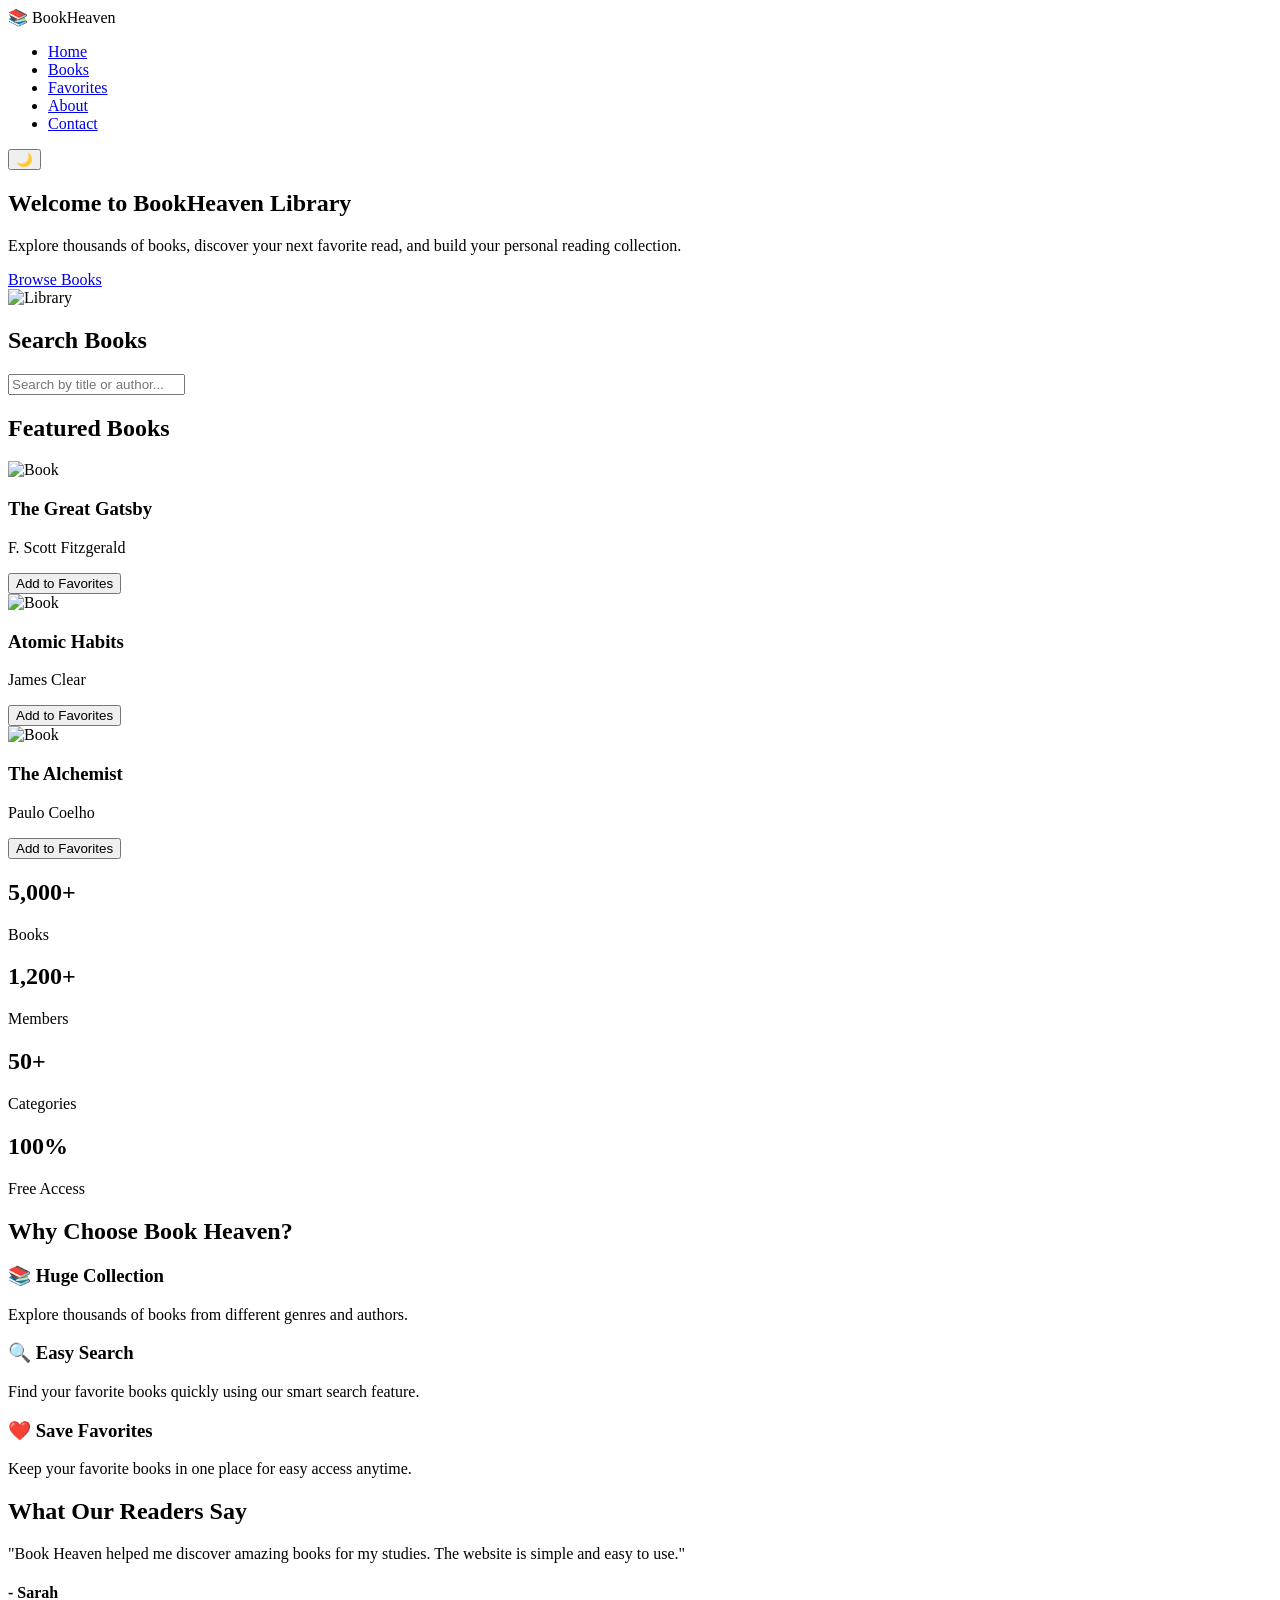
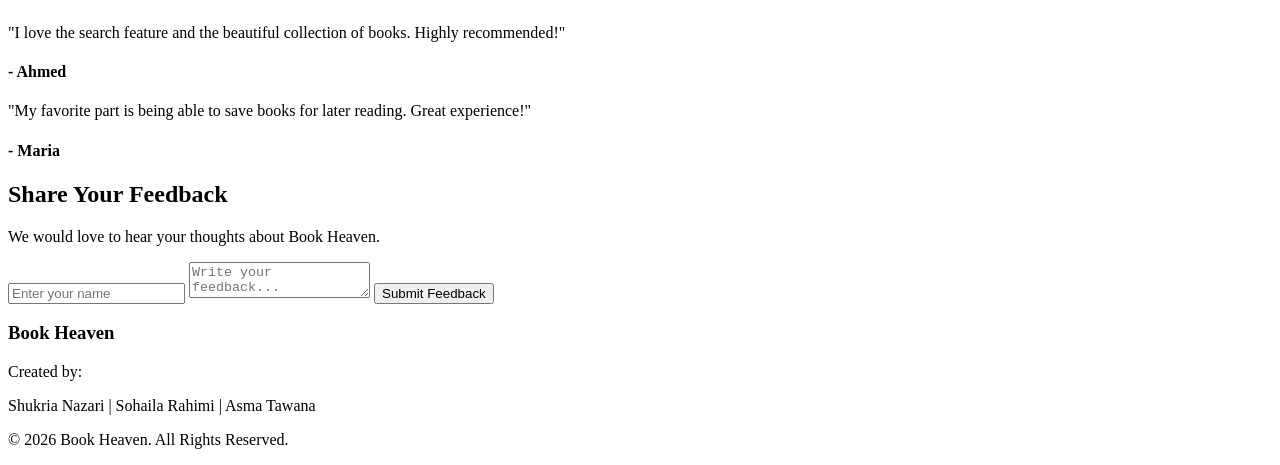
==== Final Project.html @ 4565b18e "Add files via upload" ====
<!DOCTYPE html>
<html lang="en">

<head>
    <meta charset="UTF-8">
    <meta name="viewport" content="width=device-width, initial-scale=1.0">
    <title>Online Library Management System</title>

    <!-- External CSS -->
    <link rel="stylesheet" href="Final Project.css">

    <!-- Google Font -->
    <link rel="preconnect" href="https://fonts.googleapis.com">
    <link href="https://fonts.googleapis.com/css2?family=Poppins:wght@300;400;500;700&display=swap" rel="stylesheet">
</head>

<body>

<!-- ================= NAVIGATION ================= -->

<header>

    <nav class="navbar">

        <div class="logo">
            📚 BookHeaven
        </div>

        <ul class="nav-links">

            <li><a href="index.html">Home</a></li>

            <li><a href="books.html">Books</a></li>

            <li><a href="favorites.html">Favorites</a></li>

            <li><a href="about.html">About</a></li>

            <li><a href="contact.html">Contact</a></li>

        </ul>

        <button id="darkModeBtn">
            🌙
        </button>

    </nav>

</header>

<!-- ================= HERO ================= -->

<section class="hero">

    <div class="hero-text">

        <h1>
            Welcome to BookHeaven Library
        </h1>

        <p>
            Explore thousands of books, discover your next favorite read,
            and build your personal reading collection.
        </p>

        <a href="books.html" class="btn">
            Browse Books
        </a>

    </div>

    <div class="hero-image">

        <img src="Online Library.jpg" alt="Library">

    </div>

</section>

<!-- ================= SEARCH ================= -->

<section class="search-section">

    <h2>Search Books</h2>

    <input
        type="text"
        id="searchInput"
        placeholder="Search by title or author...">

</section>

<!-- ================= FEATURED BOOKS ================= -->

<section class="featured">

<h2>Featured Books</h2>

<div class="book-container">

<div class="book-card">

<img src="Ahmad.jpg" alt="Book">

<h3>The Great Gatsby</h3>

<p>F. Scott Fitzgerald</p>

<button>Add to Favorites</button>

</div>

<div class="book-card">

<img src="Mahmood.jpg" alt="Book">

<h3>Atomic Habits</h3>

<p>James Clear</p>

<button>Add to Favorites</button>

</div>

<div class="book-card">

<img src="Musa.jpg" alt="Book">

<h3>The Alchemist</h3>

<p>Paulo Coelho</p>

<button>Add to Favorites</button>

</div>

</div>

</section>

<!-- ================= STATISTICS ================= -->

<section class="stats">

<div class="stat-box">

<h2>5,000+</h2>

<p>Books</p>

</div>

<div class="stat-box">

<h2>1,200+</h2>

<p>Members</p>

</div>

<div class="stat-box">

<h2>50+</h2>

<p>Categories</p>

</div>

<div class="stat-box">

<h2>100%</h2>

<p>Free Access</p>

</div>

</section>

<!-- ================= FOOTER ================= -->
 <!-- ================= WHY CHOOSE US ================= -->

<section class="why-us">

    <h2>Why Choose Book Heaven?</h2>

    <div class="why-container">

        <div class="why-card">
            <h3>📚 Huge Collection</h3>
            <p>Explore thousands of books from different genres and authors.</p>
        </div>

        <div class="why-card">
            <h3>🔍 Easy Search</h3>
            <p>Find your favorite books quickly using our smart search feature.</p>
        </div>

        <div class="why-card">
            <h3>❤️ Save Favorites</h3>
            <p>Keep your favorite books in one place for easy access anytime.</p>
        </div>

    </div>

</section>
<!-- ================= TESTIMONIALS ================= -->

<section class="testimonials">

    <h2>What Our Readers Say</h2>

    <div class="testimonial-container">

        <div class="testimonial-card">

            <p>
                "Book Heaven helped me discover amazing books for my studies.
                The website is simple and easy to use."
            </p>

            <h4>- Sarah</h4>

        </div>

        <div class="testimonial-card">

            <p>
                "I love the search feature and the beautiful collection of books.
                Highly recommended!"
            </p>

            <h4>- Ahmed</h4>

        </div>

        <div class="testimonial-card">

            <p>
                "My favorite part is being able to save books for later reading.
                Great experience!"
            </p>

            <h4>- Maria</h4>

        </div>

    </div>

</section>
<!-- ================= FEEDBACK ================= -->

<section class="feedback">

    <h2>Share Your Feedback</h2>

    <p>We would love to hear your thoughts about Book Heaven.</p>

    <form id="feedbackForm">

        <input
            type="text"
            id="name"
            placeholder="Enter your name"
            required>

        <textarea
            id="message"
            placeholder="Write your feedback..."
            required></textarea>

        <button type="submit">
            Submit Feedback
        </button>

    </form>

    <p id="feedbackMessage"></p>

</section>

<footer>

    <h3>Book Heaven</h3>

    <p>Created by:</p>

    <p>
        Shukria Nazari |
        Sohaila Rahimi |
        Asma Tawana
    </p>

    <p>© 2026 Book Heaven. All Rights Reserved.</p>

</footer>

<!-- External JavaScript -->

<script src="Final project.js"></script>

</body>

</html>
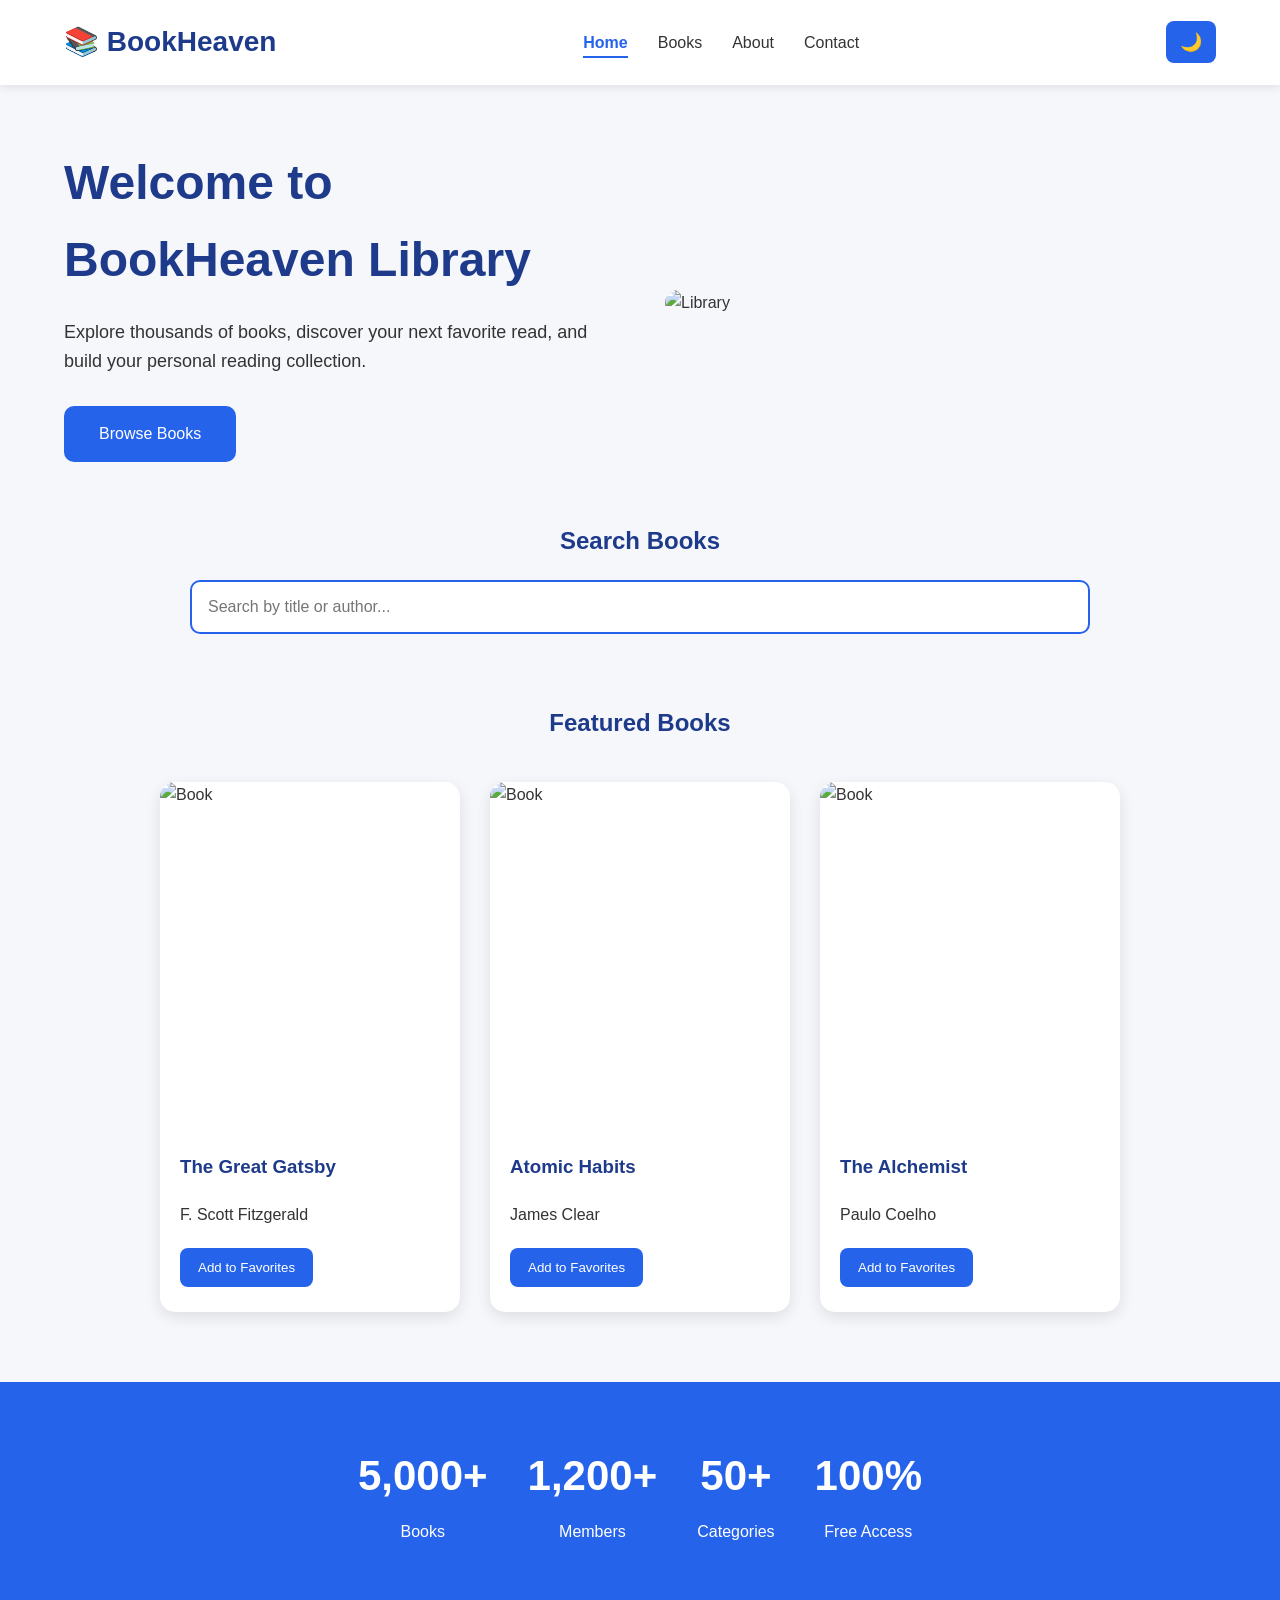
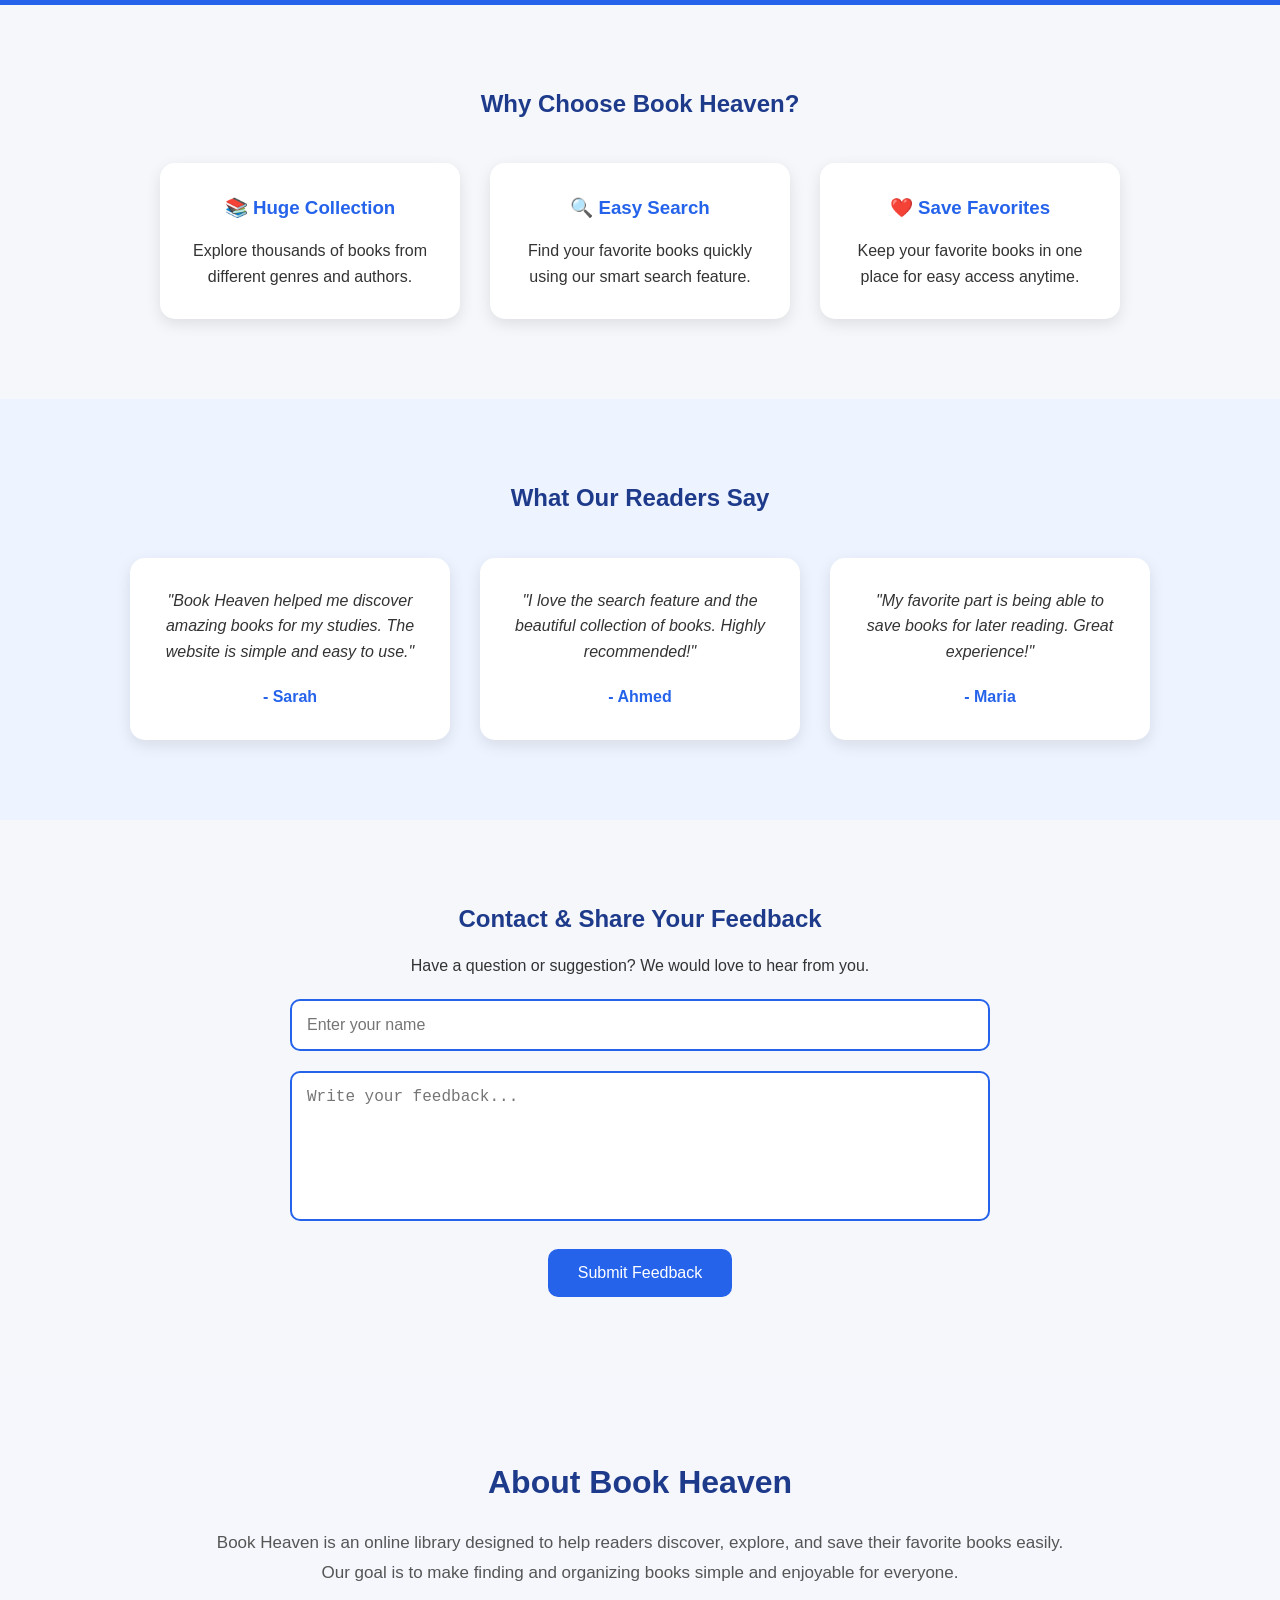
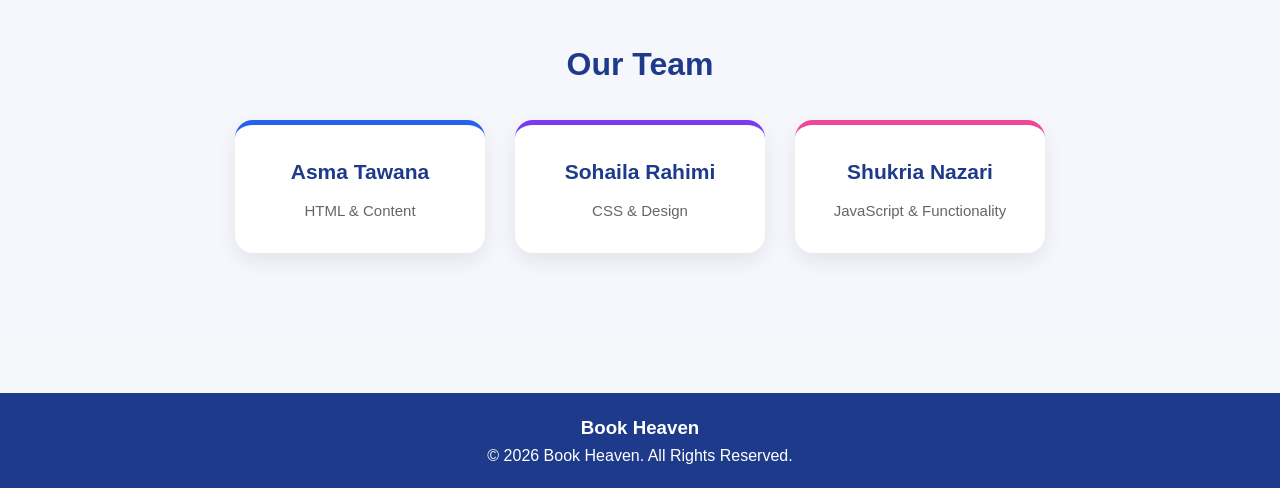
==== commit 4a583012: "Add files via upload" ====
--- a/Final Project.html
+++ b/Final Project.html
@@ -28,17 +28,16 @@
 
         <ul class="nav-links">
 
-            <li><a href="index.html">Home</a></li>
-
-            <li><a href="books.html">Books</a></li>
-
-            <li><a href="favorites.html">Favorites</a></li>
-
-            <li><a href="about.html">About</a></li>
-
-            <li><a href="contact.html">Contact</a></li>
-
-        </ul>
+    <li><a href="#home">Home</a></li>
+
+    <li><a href="#books">Books</a></li>
+
+
+    <li><a href="#about">About</a></li>
+
+    <li><a href="#contact">Contact</a></li>
+
+</ul>
 
         <button id="darkModeBtn">
             🌙
@@ -50,7 +49,7 @@
 
 <!-- ================= HERO ================= -->
 
-<section class="hero">
+<section class="hero" id="home">
 
     <div class="hero-text">
 
@@ -92,7 +91,7 @@
 
 <!-- ================= FEATURED BOOKS ================= -->
 
-<section class="featured">
+<section class="featured" id="books">
 
 <h2>Featured Books</h2>
 
@@ -137,6 +136,9 @@
 </div>
 
 </section>
+<!-- ================= FAVORITES ================= -->
+
+
 
 <!-- ================= STATISTICS ================= -->
 
@@ -249,11 +251,15 @@
 </section>
 <!-- ================= FEEDBACK ================= -->
 
-<section class="feedback">
-
-    <h2>Share Your Feedback</h2>
-
-    <p>We would love to hear your thoughts about Book Heaven.</p>
+<!-- ================= CONTACT & FEEDBACK ================= -->
+
+<section class="feedback" id="contact">
+
+    <h2>Contact & Share Your Feedback</h2>
+
+    <p>
+        Have a question or suggestion? We would love to hear from you.
+    </p>
 
     <form id="feedbackForm">
 
@@ -277,18 +283,43 @@
     <p id="feedbackMessage"></p>
 
 </section>
-
+<section class="team" id="about">
+
+    <h2>About Book Heaven</h2>
+
+    <p class="about-description">
+        Book Heaven is an online library designed to help readers
+        discover, explore, and save their favorite books easily.
+        Our goal is to make finding and organizing books simple
+        and enjoyable for everyone.
+    </p>
+
+    <h2>Our Team</h2>
+
+    <div class="team-container">
+
+        <div class="team-card">
+            <h3>Asma Tawana</h3>
+            <p>HTML & Content</p>
+        </div>
+
+        <div class="team-card">
+            <h3>Sohaila Rahimi</h3>
+            <p>CSS & Design</p>
+        </div>
+
+        <div class="team-card">
+            <h3>Shukria Nazari</h3>
+            <p>JavaScript & Functionality</p>
+        </div>
+
+    </div>
+
+</section>
 <footer>
 
     <h3>Book Heaven</h3>
 
-    <p>Created by:</p>
-
-    <p>
-        Shukria Nazari |
-        Sohaila Rahimi |
-        Asma Tawana
-    </p>
 
     <p>© 2026 Book Heaven. All Rights Reserved.</p>
 
--- a/Final Project.css
+++ b/Final Project.css
@@ -0,0 +1,764 @@
+/* ==========================
+   ABOUT & TEAM SECTION
+========================== */
+
+.team {
+    padding: 80px 8%;
+    text-align: center;
+    background: #f5f7fc;
+}
+
+.team h2 {
+    font-size: 32px;
+    color: #1e3a8a;
+    margin-bottom: 20px;
+}
+
+.about-description {
+    max-width: 850px;
+    margin: 0 auto 50px;
+    font-size: 17px;
+    line-height: 1.8;
+    color: #555;
+}
+
+
+/* Team Cards */
+
+.team-container {
+    display: flex;
+    justify-content: center;
+    gap: 30px;
+    flex-wrap: wrap;
+    margin-top: 30px;
+}
+
+.team-card {
+    background: white;
+    width: 250px;
+    padding: 30px 20px;
+    border-radius: 18px;
+    box-shadow: 0 8px 20px rgba(0, 0, 0, 0.08);
+    transition: 0.3s ease;
+    border-top: 5px solid #2563eb;
+}
+
+.team-card:hover {
+    transform: translateY(-8px);
+    box-shadow: 0 15px 30px rgba(0, 0, 0, 0.12);
+}
+
+.team-card h3 {
+    color: #1e3a8a;
+    font-size: 21px;
+    margin-bottom: 10px;
+}
+
+.team-card p {
+    color: #666;
+    font-size: 15px;
+}
+
+
+/* Different top borders */
+
+.team-card:nth-child(2) {
+    border-top-color: #7c3aed;
+}
+
+.team-card:nth-child(3) {
+    border-top-color: #ec4899;
+}
+
+
+
+/* ==========================
+   FAVORITE BOOK ITEMS
+========================== */
+
+.favorite-books {
+    display: flex;
+    flex-wrap: wrap;
+    justify-content: center;
+    gap: 20px;
+}
+
+.favorite-item {
+    background: white;
+    width: 250px;
+    padding: 25px;
+    border-radius: 15px;
+    box-shadow: 0 5px 15px rgba(0,0,0,0.1);
+    text-align: center;
+}
+
+.favorite-item h3 {
+    color: #1e3a8a;
+    margin-bottom: 10px;
+}
+
+.favorite-item p {
+    margin-bottom: 20px;
+}
+
+.remove-favorite {
+    background: #dc2626;
+    color: white;
+    border: none;
+    padding: 10px 18px;
+    border-radius: 8px;
+    cursor: pointer;
+}
+
+.remove-favorite:hover {
+    background: #b91c1c;
+}
+
+
+
+/* =========================
+   GENERAL STYLING
+========================= */
+
+/* ==========================
+   SMOOTH SCROLLING
+========================== */
+
+html {
+    scroll-behavior: smooth;
+}
+/* ==========================
+   FAVORITES
+========================== */
+
+.favorites {
+    width: 90%;
+    max-width: 1200px;
+    margin: 80px auto;
+    text-align: center;
+}
+
+.favorites h2 {
+    color: #1e3a8a;
+    margin-bottom: 15px;
+}
+
+.favorites-text {
+    margin-bottom: 30px;
+}
+
+.favorite-books {
+    min-height: 120px;
+    background: white;
+    padding: 40px;
+    border-radius: 15px;
+    box-shadow: 0 5px 15px rgba(0,0,0,0.1);
+}
+*{
+    margin:0;
+    padding:0;
+    box-sizing:border-box;
+}
+
+body{
+    font-family:'Poppins',sans-serif;
+    background:#f5f7fb;
+    color:#333;
+    line-height:1.6;
+}
+
+a{
+    text-decoration:none;
+}
+
+ul{
+    list-style:none;
+}
+
+img{
+    width:100%;
+    display:block;
+}
+
+/* ==========================
+   ACTIVE NAVIGATION
+========================== */
+
+.nav-links a.active {
+    color: #2563eb;
+    font-weight: 700;
+    border-bottom: 2px solid #2563eb;
+    padding-bottom: 5px;
+}
+/* =========================
+   NAVBAR
+========================= */
+
+header{
+    background:#ffffff;
+    box-shadow:0 2px 10px rgba(0,0,0,0.1);
+    position:sticky;
+    top:0;
+    z-index:1000;
+}
+
+.navbar{
+    width:90%;
+    max-width:1200px;
+    margin:auto;
+    display:flex;
+    justify-content:space-between;
+    align-items:center;
+    padding:20px 0;
+}
+
+.logo{
+    font-size:28px;
+    font-weight:bold;
+    color:#1e3a8a;
+}
+
+.nav-links{
+    display:flex;
+    gap:30px;
+}
+
+.nav-links a{
+    color:#333;
+    font-weight:500;
+    transition:0.3s;
+}
+
+.nav-links a:hover{
+    color:#2563eb;
+}
+
+#darkModeBtn{
+    background:#2563eb;
+    color:white;
+    border:none;
+    padding:10px 14px;
+    border-radius:8px;
+    cursor:pointer;
+    font-size:18px;
+    transition:.3s;
+}
+
+#darkModeBtn:hover{
+    background:#1d4ed8;
+}
+
+/* =========================
+   HERO
+========================= */
+
+.hero{
+    width:90%;
+    max-width:1200px;
+    margin:60px auto;
+    display:flex;
+    justify-content:space-between;
+    align-items:center;
+    gap:50px;
+}
+
+.hero-text{
+    flex:1;
+}
+
+.hero-text h1{
+    font-size:48px;
+    color:#1e3a8a;
+    margin-bottom:20px;
+}
+
+.hero-text p{
+    font-size:18px;
+    margin-bottom:30px;
+}
+
+.btn{
+    background:#2563eb;
+    color:white;
+    padding:15px 35px;
+    border-radius:10px;
+    display:inline-block;
+    transition:.3s;
+}
+
+.btn:hover{
+    background:#1d4ed8;
+    transform:translateY(-3px);
+}
+
+.hero-image{
+    flex:1;
+}
+
+.hero-image img{
+    border-radius:20px;
+}
+
+/* =========================
+   SEARCH
+========================= */
+
+.search-section{
+    width:90%;
+    max-width:900px;
+    margin:60px auto;
+    text-align:center;
+}
+
+.search-section h2{
+    margin-bottom:20px;
+    color:#1e3a8a;
+}
+
+#searchInput{
+    width:100%;
+    padding:16px;
+    font-size:16px;
+    border:2px solid #2563eb;
+    border-radius:10px;
+    outline:none;
+}
+
+/* =========================
+   FEATURED BOOKS
+========================= */
+
+.featured{
+    width:90%;
+    max-width:1200px;
+    margin:70px auto;
+}
+
+.featured h2{
+    text-align:center;
+    color:#1e3a8a;
+    margin-bottom:40px;
+}
+
+.book-container{
+    display:flex;
+    justify-content:center;
+    gap:30px;
+    flex-wrap:wrap;
+}
+
+.book-card{
+    width:300px;
+    background:white;
+    border-radius:15px;
+    overflow:hidden;
+    box-shadow:0 5px 15px rgba(0,0,0,.1);
+    transition:.3s;
+}
+
+.book-card:hover{
+    transform:translateY(-10px);
+}
+
+.book-card img{
+    height:350px;
+    object-fit:cover;
+}
+
+.book-card h3{
+    margin:20px;
+    color:#1e3a8a;
+}
+
+.book-card p{
+    margin:0 20px 20px;
+}
+
+.book-card button{
+    margin:0 20px 25px;
+    padding:12px 18px;
+    background:#2563eb;
+    color:white;
+    border:none;
+    border-radius:8px;
+    cursor:pointer;
+    transition:.3s;
+}
+
+.book-card button:hover{
+    background:#1d4ed8;
+}
+
+/* =========================
+   STATISTICS
+========================= */
+
+.stats{
+    background:#2563eb;
+    color:white;
+    display:flex;
+    justify-content:center;
+    flex-wrap:wrap;
+    gap:40px;
+    padding:60px 20px;
+}
+
+.stat-box{
+    text-align:center;
+}
+
+.stat-box h2{
+    font-size:42px;
+    margin-bottom:10px;
+}
+
+/* =========================
+   FOOTER
+========================= */
+
+footer{
+    background:#1e3a8a;
+    color:white;
+    text-align:center;
+    padding:20px;
+    margin-top:60px;
+}
+
+/* =========================
+   RESPONSIVE DESIGN
+========================= */
+
+@media(max-width:768px){
+
+.navbar{
+    flex-direction:column;
+    gap:20px;
+}
+
+.nav-links{
+    flex-direction:column;
+    text-align:center;
+}
+
+.hero{
+    flex-direction:column;
+    text-align:center;
+}
+
+.hero-text h1{
+    font-size:36px;
+}
+
+.book-card{
+    width:90%;
+}
+
+.stats{
+    flex-direction:column;
+}
+
+}
+/* ==========================
+   DARK MODE
+========================== */
+
+.dark-mode{
+    background:#121212;
+    color:white;
+}
+
+.dark-mode header{
+    background:#1f1f1f;
+}
+
+.dark-mode .book-card{
+    background:#222;
+    color:white;
+}
+
+.dark-mode footer{
+    background:#000;
+}
+
+.dark-mode #searchInput{
+    background:#333;
+    color:white;
+    border:2px solid white;
+}
+
+.dark-mode .hero h1,
+.dark-mode .featured h2,
+.dark-mode .search-section h2{
+    color:white;
+}
+/* ==========================
+   WHY CHOOSE US
+========================== */
+
+.why-us{
+    width:90%;
+    max-width:1200px;
+    margin:80px auto;
+    text-align:center;
+}
+
+.why-us h2{
+    color:#1e3a8a;
+    margin-bottom:40px;
+}
+
+.why-container{
+    display:flex;
+    justify-content:center;
+    gap:30px;
+    flex-wrap:wrap;
+}
+
+.why-card{
+    background:white;
+    width:300px;
+    padding:30px;
+    border-radius:15px;
+    box-shadow:0 5px 15px rgba(0,0,0,.1);
+    transition:.3s;
+}
+
+.why-card:hover{
+    transform:translateY(-10px);
+}
+
+.why-card h3{
+    color:#2563eb;
+    margin-bottom:15px;
+}
+/* ==========================
+   TESTIMONIALS
+========================== */
+
+.testimonials{
+
+    background:#eef4ff;
+
+    padding:80px 20px;
+
+    text-align:center;
+
+}
+
+.testimonials h2{
+
+    color:#1e3a8a;
+
+    margin-bottom:40px;
+
+}
+
+.testimonial-container{
+
+    display:flex;
+
+    justify-content:center;
+
+    gap:30px;
+
+    flex-wrap:wrap;
+
+}
+
+.testimonial-card{
+
+    background:white;
+
+    width:320px;
+
+    padding:30px;
+
+    border-radius:15px;
+
+    box-shadow:0 5px 15px rgba(0,0,0,.1);
+
+    transition:.3s;
+
+}
+
+.testimonial-card:hover{
+
+    transform:scale(1.05);
+
+}
+
+.testimonial-card p{
+
+    font-style:italic;
+
+    margin-bottom:20px;
+
+}
+
+.testimonial-card h4{
+
+    color:#2563eb;
+
+}
+html{
+    scroll-behavior:smooth;
+}
+/* ==========================
+   FEEDBACK
+========================== */
+
+.feedback{
+    width:90%;
+    max-width:700px;
+    margin:80px auto;
+    text-align:center;
+}
+
+.feedback h2{
+    color:#1e3a8a;
+    margin-bottom:15px;
+}
+
+.feedback p{
+    margin-bottom:20px;
+}
+
+.feedback input,
+.feedback textarea{
+
+    width:100%;
+    padding:15px;
+    margin-bottom:20px;
+
+    border:2px solid #2563eb;
+    border-radius:10px;
+
+    font-size:16px;
+
+    outline:none;
+
+}
+
+.feedback textarea{
+
+    resize:none;
+
+    height:150px;
+
+}
+
+.feedback button{
+
+    background:#2563eb;
+
+    color:white;
+
+    border:none;
+
+    padding:15px 30px;
+
+    border-radius:10px;
+
+    cursor:pointer;
+
+    font-size:16px;
+
+    transition:.3s;
+
+}
+
+.feedback button:hover{
+
+    background:#1d4ed8;
+
+}
+
+#feedbackMessage{
+
+    color:green;
+
+    font-weight:bold;
+
+    margin-top:20px;
+
+}
+/* ===========================
+   COMPLETE DARK MODE
+=========================== */
+
+body.dark-mode{
+    background:#121212;
+    color:#ffffff;
+}
+
+/* All sections */
+body.dark-mode .hero,
+body.dark-mode .featured,
+body.dark-mode .favorites,
+body.dark-mode .stats,
+body.dark-mode .why-us,
+body.dark-mode .testimonials,
+body.dark-mode .feedback,
+body.dark-mode .team{
+    background:#121212;
+    color:white;
+}
+
+/* Cards */
+body.dark-mode .book-card,
+body.dark-mode .favorite-item,
+body.dark-mode .why-card,
+body.dark-mode .testimonial-card,
+body.dark-mode .team-card,
+body.dark-mode .stat-box{
+    background:#1e1e1e;
+    color:white;
+    border:1px solid #333;
+}
+
+/* Inputs */
+body.dark-mode input,
+body.dark-mode textarea{
+    background:#2b2b2b;
+    color:white;
+    border:1px solid #555;
+}
+
+body.dark-mode input::placeholder,
+body.dark-mode textarea::placeholder{
+    color:#cccccc;
+}
+
+/* Headings */
+body.dark-mode h1,
+body.dark-mode h2,
+body.dark-mode h3,
+body.dark-mode h4{
+    color:white;
+}
+
+/* Paragraphs */
+body.dark-mode p{
+    color:#dddddd;
+}
+
+/* Footer */
+body.dark-mode footer{
+    background:#000;
+    color:white;
+}
+
+/* Navbar */
+body.dark-mode header,
+body.dark-mode .navbar{
+    background:#1a1a1a;
+}
+
+body.dark-mode .nav-links a{
+    color:white;
+}
+
+body.dark-mode .nav-links a:hover,
+body.dark-mode .nav-links a.active{
+    color:#4da6ff;
+}
